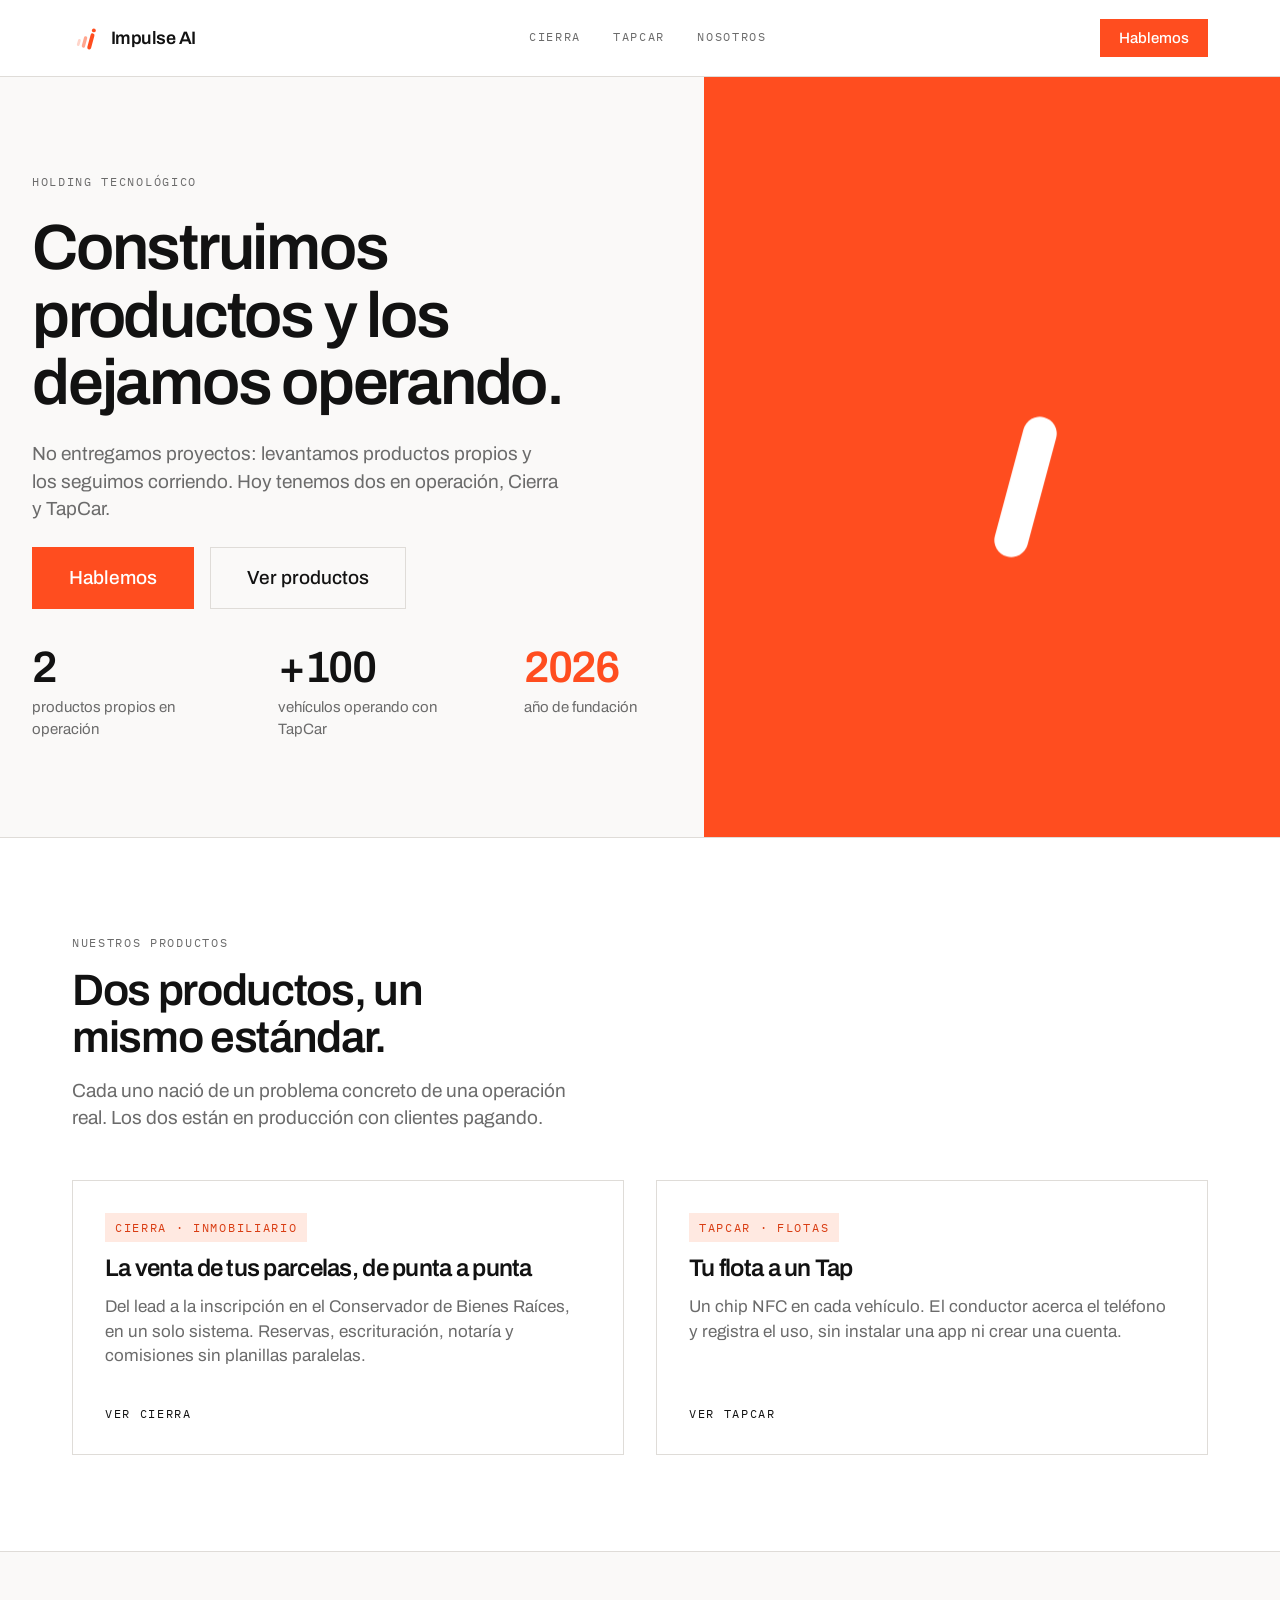
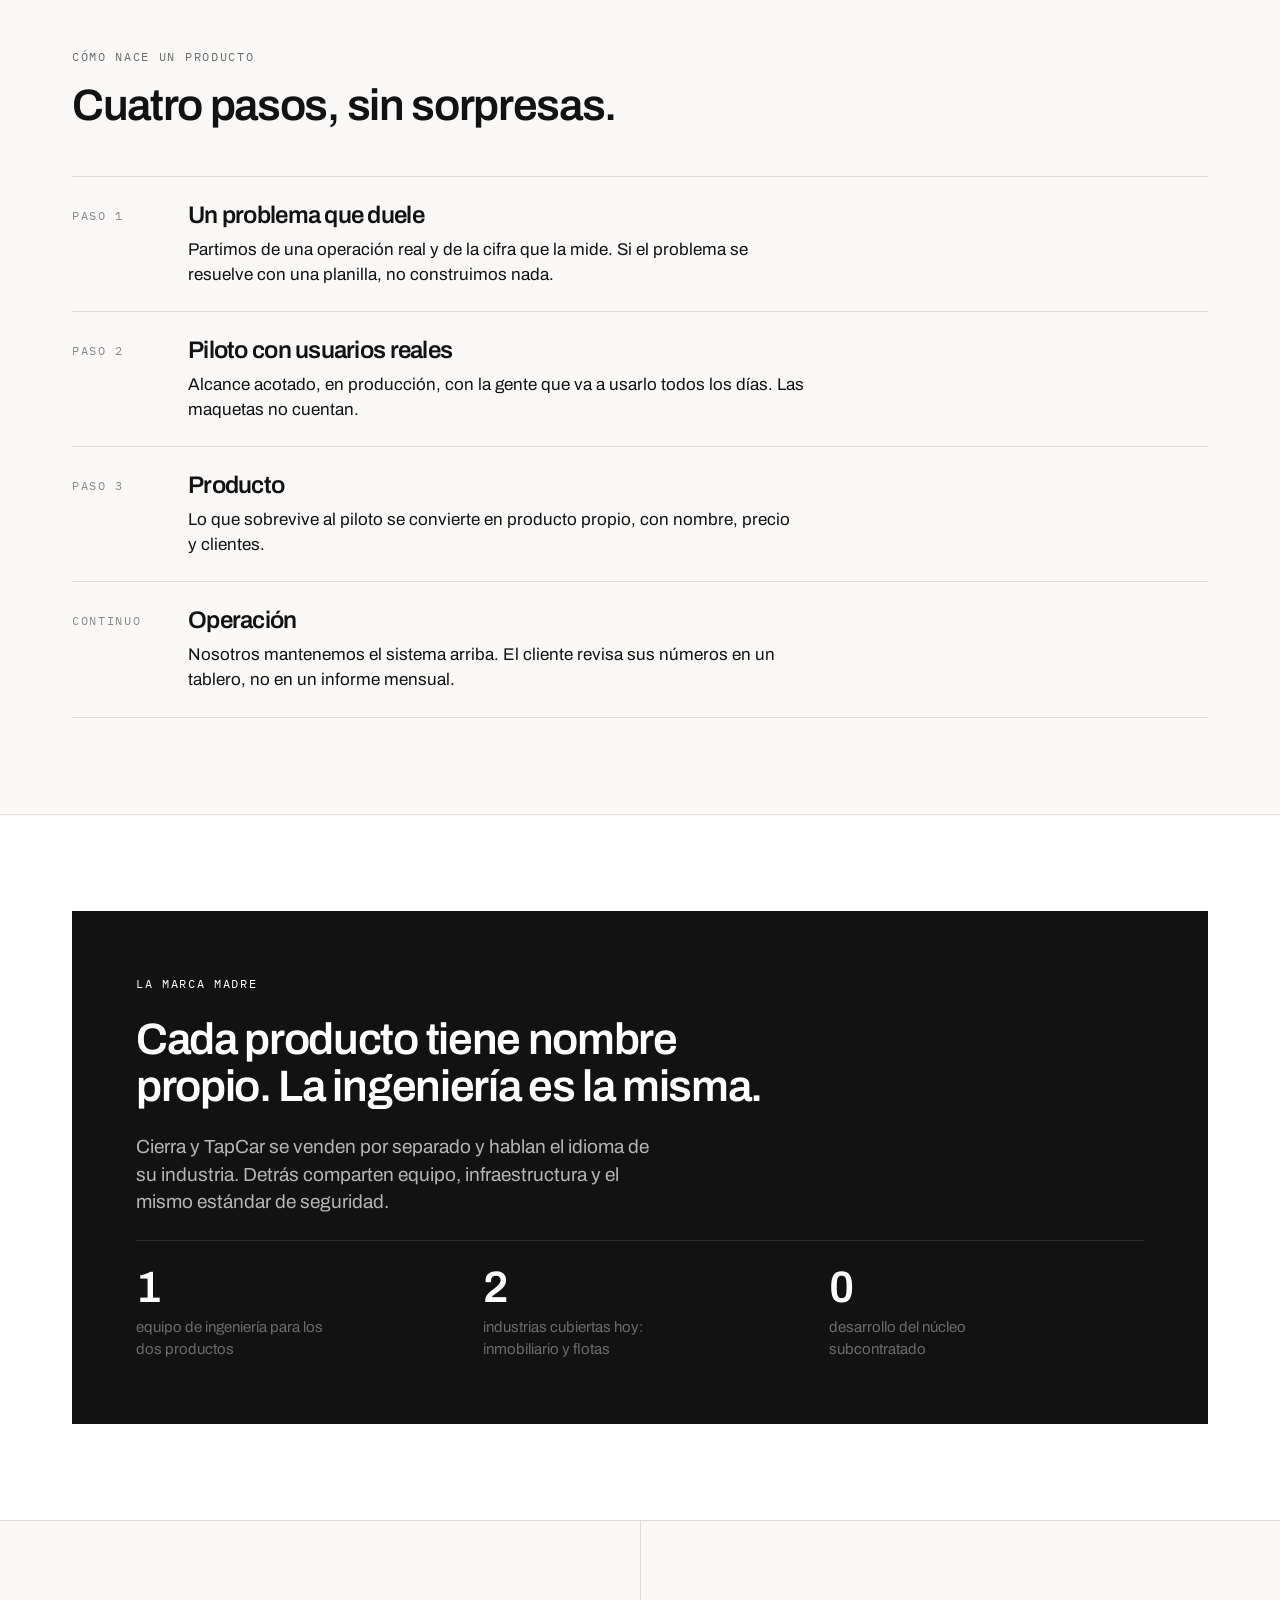
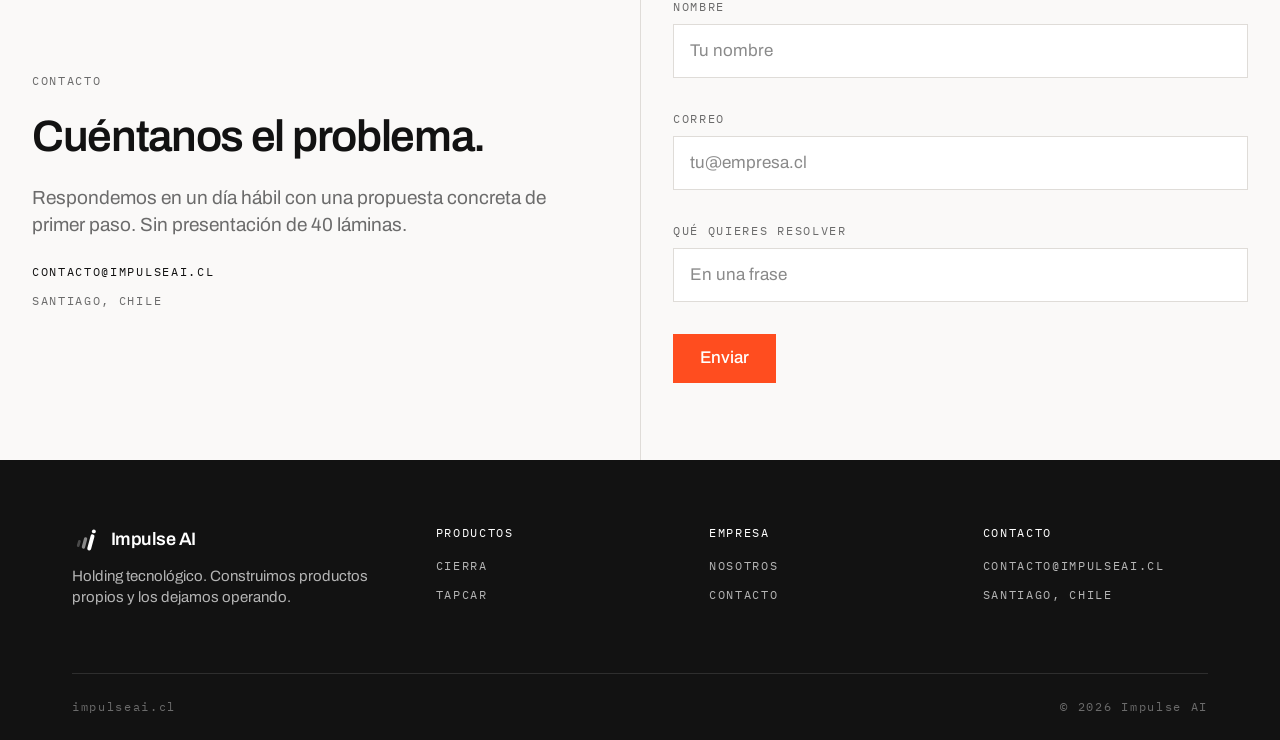
==== index.html @ 89cf0e96 "Sitio corporativo de Impulse AI Sitio estatico construido sobre el design system Impulse AI: tokens " ====
<!doctype html>
<html lang="es">
<head>
<meta charset="utf-8">
<meta name="viewport" content="width=device-width, initial-scale=1">
<title>Impulse AI — Construimos productos y los dejamos operando</title>
<meta name="description" content="Impulse AI es un holding tecnológico. Operamos dos productos propios: Cierra, que opera la venta de parcelas de punta a punta, y TapCar, que controla flotas con un chip NFC.">
<meta name="theme-color" content="#FAF9F8">
<link rel="icon" href="assets/img/favicon.svg" type="image/svg+xml">
<meta property="og:type" content="website">
<meta property="og:site_name" content="Impulse AI">
<meta property="og:title" content="Impulse AI — Construimos productos y los dejamos operando">
<meta property="og:description" content="Holding tecnológico. Dos productos propios en operación: Cierra y TapCar.">
<link rel="preconnect" href="https://fonts.googleapis.com">
<link rel="preconnect" href="https://fonts.gstatic.com" crossorigin>
<link href="https://fonts.googleapis.com/css2?family=Archivo:wght@400;500;600;700&family=IBM+Plex+Mono:wght@400;500&display=swap" rel="stylesheet">
<link rel="stylesheet" href="assets/css/tokens.css">
<link rel="stylesheet" href="assets/css/site.css">
</head>
<body>
<a class="skip-link" href="#main">Ir al contenido</a>

<header class="site-header">
  <div class="wrap site-header__inner">
    <a class="logo" href="index.html" aria-label="Impulse AI, ir al inicio">
      <svg class="mark" width="30" height="30" viewBox="0 0 100 100" aria-hidden="true" focusable="false">
        <g transform="translate(11.4, 10)" fill="none" stroke="#FF4D1F" stroke-linecap="round">
          <line x1="9.3" y1="62.2" x2="13.2" y2="47.7" stroke-width="9" opacity="0.24"></line>
          <line x1="26.7" y1="66.8" x2="33.9" y2="39.7" stroke-width="11" opacity="0.5"></line>
          <line x1="46" y1="72" x2="57" y2="31" stroke-width="13"></line>
          <circle cx="61.4" cy="14.6" r="6.5" fill="#FF4D1F" stroke="none"></circle>
        </g>
      </svg>
      <span class="logo__word">Impulse AI</span>
    </a>

    <button class="nav-toggle" type="button" data-nav-toggle aria-expanded="false" aria-controls="nav-panel">Menú</button>

    <div class="nav-panel" id="nav-panel" data-nav-panel>
      <nav class="nav" aria-label="Navegación principal">
        <a class="nav__link" href="cierra.html">Cierra</a>
        <a class="nav__link" href="tapcar.html">TapCar</a>
        <a class="nav__link" href="nosotros.html">Nosotros</a>
      </nav>
      <a class="btn btn--primary btn--sm nav-cta-mobile" href="contacto.html">Hablemos</a>
    </div>

    <a class="btn btn--primary btn--sm" href="contacto.html">Hablemos</a>
  </div>
</header>

<main id="main">

  <!-- ================================================================ Hero -->
  <section class="hero">
    <div class="hero__copy">
      <span class="mono">Holding tecnológico</span>
      <h1 class="t-display hero__title">Construimos productos y los dejamos operando.</h1>
      <p class="t-lead">No entregamos proyectos: levantamos productos propios y los seguimos corriendo. Hoy tenemos dos en operación, Cierra y TapCar.</p>
      <div class="row">
        <a class="btn btn--primary btn--lg" href="contacto.html">Hablemos</a>
        <a class="btn btn--secondary btn--lg" href="#productos">Ver productos</a>
      </div>
      <div class="hero__stats">
        <div class="stat">
          <span class="stat__value">2</span>
          <span class="stat__label">productos propios en operación</span>
        </div>
        <div class="stat">
          <span class="stat__value">+100</span>
          <span class="stat__label">vehículos operando con TapCar</span>
        </div>
        <div class="stat">
          <span class="stat__value stat__value--accent">2026</span>
          <span class="stat__label">año de fundación</span>
        </div>
      </div>
    </div>
    <div class="hero__panel hero__panel--brand">
      <svg class="mark mark--loop" width="260" height="260" viewBox="0 0 100 100" role="img" aria-label="Símbolo de Impulse AI">
        <g transform="translate(11.4, 10)" fill="none" stroke="#FFFFFF" stroke-linecap="round">
          <line class="mark__trail-1" x1="9.3" y1="62.2" x2="13.2" y2="47.7" stroke-width="9" opacity="0.24"></line>
          <line class="mark__trail-2" x1="26.7" y1="66.8" x2="33.9" y2="39.7" stroke-width="11" opacity="0.5"></line>
          <line x1="46" y1="72" x2="57" y2="31" stroke-width="13"></line>
          <circle class="mark__dot" cx="61.4" cy="14.6" r="6.5" fill="#FFFFFF" stroke="none"></circle>
        </g>
      </svg>
    </div>
  </section>

  <!-- ============================================================ Productos -->
  <section class="section section--card" id="productos">
    <div class="wrap">
      <div class="section-head">
        <span class="mono">Nuestros productos</span>
        <h2 class="t-h1">Dos productos, un mismo estándar.</h2>
        <p class="t-lead">Cada uno nació de un problema concreto de una operación real. Los dos están en producción con clientes pagando.</p>
      </div>
      <div class="grid grid-2">
        <a class="card" href="cierra.html">
          <span class="badge">Cierra · Inmobiliario</span>
          <h3 class="t-h3">La venta de tus parcelas, de punta a punta</h3>
          <p class="card__text">Del lead a la inscripción en el Conservador de Bienes Raíces, en un solo sistema. Reservas, escrituración, notaría y comisiones sin planillas paralelas.</p>
          <span class="card__more">Ver Cierra</span>
        </a>
        <a class="card" href="tapcar.html">
          <span class="badge">TapCar · Flotas</span>
          <h3 class="t-h3">Tu flota a un Tap</h3>
          <p class="card__text">Un chip NFC en cada vehículo. El conductor acerca el teléfono y registra el uso, sin instalar una app ni crear una cuenta.</p>
          <span class="card__more">Ver TapCar</span>
        </a>
      </div>
    </div>
  </section>

  <!-- ======================================================= Cómo trabajamos -->
  <section class="section">
    <div class="wrap">
      <div class="section-head">
        <span class="mono">Cómo nace un producto</span>
        <h2 class="t-h1">Cuatro pasos, sin sorpresas.</h2>
      </div>
      <ul class="ruled-list">
        <li>
          <span class="ruled-list__key">Paso 1</span>
          <div class="ruled-list__body">
            <h3 class="t-h3">Un problema que duele</h3>
            <p class="t-body">Partimos de una operación real y de la cifra que la mide. Si el problema se resuelve con una planilla, no construimos nada.</p>
          </div>
        </li>
        <li>
          <span class="ruled-list__key">Paso 2</span>
          <div class="ruled-list__body">
            <h3 class="t-h3">Piloto con usuarios reales</h3>
            <p class="t-body">Alcance acotado, en producción, con la gente que va a usarlo todos los días. Las maquetas no cuentan.</p>
          </div>
        </li>
        <li>
          <span class="ruled-list__key">Paso 3</span>
          <div class="ruled-list__body">
            <h3 class="t-h3">Producto</h3>
            <p class="t-body">Lo que sobrevive al piloto se convierte en producto propio, con nombre, precio y clientes.</p>
          </div>
        </li>
        <li>
          <span class="ruled-list__key">Continuo</span>
          <div class="ruled-list__body">
            <h3 class="t-h3">Operación</h3>
            <p class="t-body">Nosotros mantenemos el sistema arriba. El cliente revisa sus números en un tablero, no en un informe mensual.</p>
          </div>
        </li>
      </ul>
    </div>
  </section>

  <!-- ============================================================ Respaldo -->
  <section class="section section--card">
    <div class="wrap">
      <div class="panel-ink">
        <span class="mono mono--inverse">La marca madre</span>
        <h2 class="t-h1">Cada producto tiene nombre propio. La ingeniería es la misma.</h2>
        <p class="t-lead">Cierra y TapCar se venden por separado y hablan el idioma de su industria. Detrás comparten equipo, infraestructura y el mismo estándar de seguridad.</p>
        <hr class="rule" style="border-color:#2E2E2E">
        <div class="grid grid-3">
          <div class="stat">
            <span class="stat__value" style="color:#FFFFFF">1</span>
            <span class="stat__label">equipo de ingeniería para los dos productos</span>
          </div>
          <div class="stat">
            <span class="stat__value" style="color:#FFFFFF">2</span>
            <span class="stat__label">industrias cubiertas hoy: inmobiliario y flotas</span>
          </div>
          <div class="stat">
            <span class="stat__value" style="color:#FFFFFF">0</span>
            <span class="stat__label">desarrollo del núcleo subcontratado</span>
          </div>
        </div>
      </div>
    </div>
  </section>

  <!-- ============================================================ Contacto -->
  <section class="split" id="contacto">
    <div class="split__side">
      <span class="mono">Contacto</span>
      <h2 class="t-h1">Cuéntanos el problema.</h2>
      <p class="t-lead">Respondemos en un día hábil con una propuesta concreta de primer paso. Sin presentación de 40 láminas.</p>
      <div class="stack stack-3">
        <a class="mono mono--primary" href="mailto:contacto@impulseai.cl">contacto@impulseai.cl</a>
        <span class="mono">Santiago, Chile</span>
      </div>
    </div>
    <div class="split__side">
      <form class="stack stack-5" data-contact-form novalidate>
        <div class="field">
          <label class="field__label" for="home-nombre">Nombre</label>
          <input class="field__control" id="home-nombre" name="nombre" type="text" placeholder="Tu nombre" autocomplete="name" required>
          <span class="field__error" data-error role="alert"></span>
        </div>
        <div class="field">
          <label class="field__label" for="home-correo">Correo</label>
          <input class="field__control" id="home-correo" name="correo" type="email" placeholder="tu@empresa.cl" autocomplete="email" required>
          <span class="field__error" data-error role="alert"></span>
        </div>
        <div class="field">
          <label class="field__label" for="home-problema">Qué quieres resolver</label>
          <input class="field__control" id="home-problema" name="problema" type="text" placeholder="En una frase" required>
          <span class="field__error" data-error role="alert"></span>
        </div>
        <div>
          <button class="btn btn--primary" type="submit">Enviar</button>
        </div>
        <p class="form-note" data-form-status tabindex="-1" hidden></p>
      </form>
    </div>
  </section>

</main>

<footer class="site-footer">
  <div class="wrap">
    <div class="site-footer__inner">
      <div class="site-footer__col">
        <a class="logo logo--inverse" href="index.html" aria-label="Impulse AI, ir al inicio">
          <svg class="mark" width="30" height="30" viewBox="0 0 100 100" aria-hidden="true" focusable="false">
            <g transform="translate(11.4, 10)" fill="none" stroke="#FFFFFF" stroke-linecap="round">
              <line x1="9.3" y1="62.2" x2="13.2" y2="47.7" stroke-width="9" opacity="0.24"></line>
              <line x1="26.7" y1="66.8" x2="33.9" y2="39.7" stroke-width="11" opacity="0.5"></line>
              <line x1="46" y1="72" x2="57" y2="31" stroke-width="13"></line>
              <circle cx="61.4" cy="14.6" r="6.5" fill="#FFFFFF" stroke="none"></circle>
            </g>
          </svg>
          <span class="logo__word">Impulse AI</span>
        </a>
        <p class="site-footer__blurb">Holding tecnológico. Construimos productos propios y los dejamos operando.</p>
      </div>
      <div class="site-footer__col">
        <span class="site-footer__title">Productos</span>
        <a class="site-footer__link" href="cierra.html">Cierra</a>
        <a class="site-footer__link" href="tapcar.html">TapCar</a>
      </div>
      <div class="site-footer__col">
        <span class="site-footer__title">Empresa</span>
        <a class="site-footer__link" href="nosotros.html">Nosotros</a>
        <a class="site-footer__link" href="contacto.html">Contacto</a>
      </div>
      <div class="site-footer__col">
        <span class="site-footer__title">Contacto</span>
        <a class="site-footer__link" href="mailto:contacto@impulseai.cl">contacto@impulseai.cl</a>
        <span class="site-footer__link">Santiago, Chile</span>
      </div>
    </div>
    <div class="site-footer__legal">
      <span>impulseai.cl</span>
      <span>&copy; 2026 Impulse AI</span>
    </div>
  </div>
</footer>

<script src="assets/js/site.js"></script>
</body>
</html>
---- assets/css/tokens.css ----
/* =========================================================================
   Impulse AI — Design tokens
   Derivados 1:1 del design system "Impulse AI Design System".
   Regla base: esquina recta, borde de 1px, sin sombras ni gradientes.
   ========================================================================= */

:root {
  /* --- Marca: un solo color ------------------------------------------- */
  --brand-500: #FF4D1F;
  --brand-600: #D93D13;   /* solo hover */
  --brand-100: #FFE9E1;   /* solo fondo suave */

  /* --- Tinta y grises -------------------------------------------------- */
  --ink-900: #121212;
  --ink-800: #1A1A1A;
  --ink-700: #2E2E2E;
  --gray-500: #6B6B6B;
  --gray-400: #8A8A8A;
  --gray-300: #A5A09B;

  /* --- Neutros cálidos ------------------------------------------------- */
  --neutral-300: #DFDCD8;
  --neutral-200: #E6E4E1;
  --neutral-50: #FAF9F8;
  --white: #FFFFFF;

  /* --- Semánticos ------------------------------------------------------ */
  --surface-page: var(--neutral-50);
  --surface-card: var(--white);
  --surface-sunken: var(--neutral-200);
  --surface-inverse: var(--ink-900);
  --surface-brand: var(--brand-500);

  --text-primary: var(--ink-900);
  --text-secondary: var(--gray-500);
  --text-muted: var(--gray-400);
  --text-inverse: var(--white);
  --text-accent: var(--brand-500);

  --border-subtle: var(--neutral-300);
  --border-strong: var(--ink-900);
  --border-accent: var(--brand-500);

  --action-primary-bg: var(--brand-500);
  --action-primary-bg-hover: var(--brand-600);
  --action-primary-text: var(--white);
  --action-secondary-border: var(--neutral-300);
  --action-secondary-text: var(--ink-900);

  --focus-ring: var(--brand-500);

  /* --- Tipografía ------------------------------------------------------ */
  --font-sans: "Archivo", "Helvetica Neue", Helvetica, Arial, sans-serif;
  --font-mono: "IBM Plex Mono", ui-monospace, "SF Mono", Menlo, monospace;

  --weight-regular: 400;
  --weight-medium: 500;
  --weight-semibold: 600;

  --text-display: 64px;
  --text-h1: 44px;
  --text-h2: 32px;
  --text-h3: 24px;
  --text-body-lg: 19px;
  --text-body: 17px;
  --text-small: 15px;
  --text-label: 12px;

  --leading-tight: 1.05;
  --leading-snug: 1.2;
  --leading-body: 1.45;

  --tracking-display: -0.035em;
  --tracking-heading: -0.03em;
  --tracking-normal: 0em;
  --tracking-label: 0.14em;

  /* --- Espaciado ------------------------------------------------------- */
  --space-1: 4px;
  --space-2: 8px;
  --space-3: 12px;
  --space-4: 16px;
  --space-5: 24px;
  --space-6: 32px;
  --space-7: 48px;
  --space-8: 64px;
  --space-9: 96px;
  --space-10: 130px;

  --gutter-web: var(--space-6);
  --content-max: 1200px;
  --measure-text: 62ch;

  /* --- Bordes ---------------------------------------------------------- */
  --radius-none: 0px;
  --radius-sm: 2px;
  --radius-pill: 999px;
  --radius-card: var(--radius-none);

  --border-width: 1px;
  --border-width-strong: 2px;
  --stroke-icon: 2px;
  --icon-grid: 24px;

  --shadow-none: none;

  /* --- Movimiento ------------------------------------------------------ */
  --duration-fast: 150ms;
  --duration-base: 250ms;
  --duration-launch: 900ms;
  --ease-launch: cubic-bezier(.2, .8, .2, 1);
  --ease-standard: cubic-bezier(.4, 0, .2, 1);
  --launch-angle: 15deg;
}

/* Superficies oscuras: se activan con data-theme="inverse" en el contenedor */
[data-theme="inverse"] {
  --surface-page: var(--ink-900);
  --surface-card: var(--ink-800);
  --text-primary: var(--white);
  --text-secondary: #B5B5B5;
  --border-subtle: var(--ink-700);
}

/* --- Animación de marca: la estela aparece y el punto sale 15° arriba --- */
@keyframes impulse-launch {
  0%   { transform: translate(-14px, 6px); opacity: 0; }
  22%  { transform: translate(0, 0); opacity: 1; }
  72%  { transform: translate(0, 0); opacity: 1; }
  100% { transform: translate(26px, -12px); opacity: 0; }
}

@keyframes impulse-trail {
  0%   { opacity: 0; }
  30%  { opacity: 0.5; }
  100% { opacity: 0; }
}

/* --- Variante en bucle -------------------------------------------------
   Mismo gesto, repetido: el punto entra, se asienta, acelera fuera de
   cuadro y el cuadro queda vacio un instante antes de volver a empezar.
   Nunca vuelve hacia atras: el retroceso leeria como lo contrario al
   impulso. El tramo de salida usa ease-in para que acelere al salir.
   ---------------------------------------------------------------------- */
@keyframes impulse-launch-loop {
  0%   { transform: translate(-14px, 6px); opacity: 0; }
  10%  { transform: translate(0, 0); opacity: 1; }
  50%  { transform: translate(0, 0); opacity: 1; animation-timing-function: cubic-bezier(.4, 0, 1, 1); }
  80%  { transform: translate(26px, -12px); opacity: 0; }
  100% { transform: translate(26px, -12px); opacity: 0; }
}

@keyframes impulse-trail-loop {
  0%   { opacity: 0; }
  15%  { opacity: var(--trail-opacity, 0.5); }
  55%  { opacity: var(--trail-opacity, 0.5); }
  78%  { opacity: 0; }
  100% { opacity: 0; }
}
---- assets/css/site.css ----
/* =========================================================================
   Impulse AI — Hoja de estilos del sitio
   Depende de tokens.css. Nada de sombras, gradientes, blur ni esquinas
   redondeadas: la jerarquia se construye con superficie, borde y peso.
   ========================================================================= */

/* ---------------------------------------------------------------- Reset */
*,
*::before,
*::after { box-sizing: border-box; }

html { -webkit-text-size-adjust: 100%; scroll-behavior: smooth; }

body {
  margin: 0;
  background: var(--surface-page);
  color: var(--text-primary);
  font-family: var(--font-sans);
  font-size: var(--text-body);
  font-weight: var(--weight-regular);
  line-height: var(--leading-body);
  -webkit-font-smoothing: antialiased;
  text-rendering: optimizeLegibility;
}

img, svg { display: block; max-width: 100%; }

h1, h2, h3, h4, p, figure, blockquote, ul, ol, dl, dd { margin: 0; }
ul, ol { padding: 0; list-style: none; }

a { color: inherit; text-decoration: none; }

button, input, textarea, select { font: inherit; color: inherit; }

/* Foco: anillo naranja de 2px. Nunca se elimina sin reemplazo. */
:where(a, button, input, textarea, select, summary, [tabindex]):focus-visible {
  outline: var(--border-width-strong) solid var(--focus-ring);
  outline-offset: 2px;
}

::selection { background: var(--brand-500); color: var(--white); }

.skip-link {
  position: absolute;
  left: -9999px;
  top: 0;
  z-index: 100;
  background: var(--ink-900);
  color: var(--white);
  padding: var(--space-3) var(--space-5);
  font-family: var(--font-mono);
  font-size: var(--text-label);
  letter-spacing: var(--tracking-label);
  text-transform: uppercase;
}
.skip-link:focus { left: 0; }

.visually-hidden {
  position: absolute;
  width: 1px; height: 1px;
  margin: -1px; padding: 0;
  overflow: hidden;
  clip-path: inset(50%);
  white-space: nowrap;
}

/* ------------------------------------------------------------ Tipografia */
.t-display,
.t-h1,
.t-h2,
.t-h3 {
  font-weight: var(--weight-semibold);
  text-wrap: balance;
}

.t-display {
  font-size: clamp(40px, 6.4vw, var(--text-display));
  line-height: var(--leading-tight);
  letter-spacing: var(--tracking-display);
}

.t-h1 {
  font-size: clamp(32px, 4.6vw, var(--text-h1));
  line-height: 1.06;
  letter-spacing: var(--tracking-heading);
}

.t-h2 {
  font-size: clamp(26px, 3.4vw, var(--text-h2));
  line-height: var(--leading-snug);
  letter-spacing: var(--tracking-heading);
}

.t-h3 {
  font-size: var(--text-h3);
  line-height: var(--leading-snug);
  letter-spacing: var(--tracking-heading);
}

.t-lead {
  font-size: var(--text-body-lg);
  line-height: var(--leading-body);
  color: var(--text-secondary);
  max-width: 48ch;
  text-wrap: pretty;
}

.t-body { max-width: var(--measure-text); text-wrap: pretty; }

.t-small { font-size: var(--text-small); color: var(--text-secondary); }

.mono {
  font-family: var(--font-mono);
  font-size: var(--text-label);
  font-weight: var(--weight-regular);
  letter-spacing: var(--tracking-label);
  text-transform: uppercase;
  color: var(--text-secondary);
}
.mono--primary { color: var(--text-primary); }
.mono--accent  { color: var(--text-accent); }
.mono--inverse { color: var(--text-inverse); }

.accent { color: var(--text-accent); }

/* ---------------------------------------------------------------- Layout */
.wrap {
  width: 100%;
  max-width: var(--content-max);
  margin-inline: auto;
  padding-inline: var(--gutter-web);
}

.section {
  padding-block: clamp(56px, 8vw, var(--space-9));
  border-bottom: var(--border-width) solid var(--border-subtle);
}
.section--tight { padding-block: clamp(40px, 5vw, var(--space-8)); }
.section--card { background: var(--surface-card); }
.section--sunken { background: var(--surface-sunken); }

.stack { display: flex; flex-direction: column; }
.stack-2 { gap: var(--space-2); }
.stack-3 { gap: var(--space-3); }
.stack-4 { gap: var(--space-4); }
.stack-5 { gap: var(--space-5); }
.stack-6 { gap: var(--space-6); }
.stack-7 { gap: var(--space-7); }
.stack-8 { gap: var(--space-8); }

.row { display: flex; flex-wrap: wrap; align-items: center; gap: var(--space-4); }

.section-head {
  display: flex;
  flex-direction: column;
  gap: var(--space-4);
  margin-bottom: var(--space-7);
  max-width: 56ch;
}

.grid { display: grid; gap: var(--space-6); }
.grid-2 { grid-template-columns: repeat(2, minmax(0, 1fr)); }
.grid-3 { grid-template-columns: repeat(3, minmax(0, 1fr)); }
.grid-4 { grid-template-columns: repeat(4, minmax(0, 1fr)); }

.rule { border: 0; border-top: var(--border-width) solid var(--border-subtle); margin: 0; }

/* ---------------------------------------------------------------- Header */
.site-header {
  position: sticky;
  top: 0;
  z-index: 20;
  background: var(--surface-card);
  border-bottom: var(--border-width) solid var(--border-subtle);
}

.site-header__inner {
  position: relative;
  display: flex;
  align-items: center;
  justify-content: space-between;
  gap: var(--space-6);
  min-height: 76px;
  padding-block: var(--space-3);
}

.logo {
  display: inline-flex;
  align-items: center;
  gap: 9px;
  flex: none;
}
.logo__word {
  font-size: 18px;
  font-weight: var(--weight-semibold);
  letter-spacing: var(--tracking-heading);
  line-height: 1;
  color: var(--text-primary);
}
.logo--inverse .logo__word { color: var(--white); }

.nav {
  display: flex;
  align-items: center;
  gap: var(--space-6);
}
.nav__link {
  font-family: var(--font-mono);
  font-size: var(--text-label);
  letter-spacing: var(--tracking-label);
  text-transform: uppercase;
  color: var(--text-secondary);
  padding-block: var(--space-2);
  border-bottom: var(--border-width-strong) solid transparent;
  transition: color var(--duration-fast) var(--ease-standard);
}
.nav__link:hover { color: var(--text-primary); }
.nav__link[aria-current="page"] {
  color: var(--text-primary);
  border-bottom-color: var(--brand-500);
}

.nav-toggle {
  display: none;
  align-items: center;
  gap: var(--space-2);
  background: transparent;
  border: var(--border-width) solid var(--border-subtle);
  border-radius: var(--radius-none);
  padding: 10px 14px;
  cursor: pointer;
  font-family: var(--font-mono);
  font-size: var(--text-label);
  letter-spacing: var(--tracking-label);
  text-transform: uppercase;
}

.nav-panel { display: contents; }

/* El CTA duplicado solo existe dentro del panel movil */
.nav-panel .nav-cta-mobile { display: none; }

/* ---------------------------------------------------------------- Botones */
.btn {
  display: inline-flex;
  align-items: center;
  justify-content: center;
  gap: var(--space-2);
  font-family: var(--font-sans);
  font-weight: var(--weight-medium);
  line-height: 1.1;
  padding: 14px 26px;
  font-size: var(--text-body);
  border: var(--border-width) solid transparent;
  border-radius: var(--radius-none);
  cursor: pointer;
  text-align: center;
  transition:
    background var(--duration-fast) var(--ease-standard),
    color var(--duration-fast) var(--ease-standard),
    border-color var(--duration-fast) var(--ease-standard);
}
.btn--sm { padding: 10px 18px; font-size: var(--text-small); }
.btn--lg { padding: 20px 36px; font-size: var(--text-body-lg); }

.btn--primary {
  background: var(--action-primary-bg);
  color: var(--action-primary-text);
}
.btn--primary:hover { background: var(--action-primary-bg-hover); }

.btn--secondary {
  background: transparent;
  color: var(--action-secondary-text);
  border-color: var(--action-secondary-border);
}
.btn--secondary:hover { background: var(--surface-sunken); }

.btn--ghost { background: transparent; color: var(--text-primary); }
.btn--ghost:hover { color: var(--brand-500); }

.btn--inverse { background: var(--white); color: var(--ink-900); }
.btn--inverse:hover { background: var(--neutral-200); }

.btn[disabled] { opacity: 0.4; cursor: not-allowed; }

/* ---------------------------------------------------------------- Marca */
.mark { display: block; overflow: visible; flex: none; }

/* Reproduccion unica: el gesto corre una vez al cargar */
.mark--animated .mark__trail-1 { animation: impulse-trail var(--duration-launch) var(--ease-launch) 100ms 1 both; }
.mark--animated .mark__trail-2 { animation: impulse-trail var(--duration-launch) var(--ease-launch) 200ms 1 both; }
.mark--animated .mark__dot     { animation: impulse-launch 2.6s var(--ease-launch) 0ms 1 both; }

/* Bucle: mismo gesto siempre hacia adelante, con una pausa entre ciclos */
.mark--loop .mark__trail-1 {
  --trail-opacity: 0.24;
  animation: impulse-trail-loop 3s var(--ease-launch) 0ms infinite both;
}
.mark--loop .mark__trail-2 {
  --trail-opacity: 0.5;
  animation: impulse-trail-loop 3s var(--ease-launch) 90ms infinite both;
}
.mark--loop .mark__dot {
  animation: impulse-launch-loop 3s var(--ease-launch) 0ms infinite both;
}

/* ---------------------------------------------------------------- Hero */
.hero {
  display: grid;
  grid-template-columns: 1.1fr 0.9fr;
  border-bottom: var(--border-width) solid var(--border-subtle);
}

.hero__copy {
  display: flex;
  flex-direction: column;
  gap: var(--space-5);
  justify-content: center;
  padding: clamp(56px, 8vw, var(--space-9)) var(--space-6);
  max-width: calc(var(--content-max) * 0.58 + var(--gutter-web));
  margin-left: auto;
  width: 100%;
}

.hero__title { max-width: 15ch; }

.hero__panel {
  display: grid;
  place-items: center;
  min-height: 460px;
  padding: var(--space-6);
}
.hero__panel--brand { background: var(--surface-brand); }
.hero__panel--ink { background: var(--surface-inverse); }

.hero__stats {
  display: flex;
  flex-wrap: wrap;
  gap: var(--space-7);
  margin-top: var(--space-3);
}

/* ---------------------------------------------------------------- Stat */
.stat { display: flex; flex-direction: column; gap: var(--space-2); }
.stat__value {
  font-size: clamp(32px, 4vw, var(--text-h1));
  font-weight: var(--weight-semibold);
  letter-spacing: var(--tracking-heading);
  line-height: 1;
  color: var(--text-primary);
}
.stat__value--accent { color: var(--text-accent); }
.stat__label {
  font-size: var(--text-small);
  color: var(--text-secondary);
  line-height: var(--leading-body);
  max-width: 22ch;
}

/* ---------------------------------------------------------------- Card */
.card {
  display: flex;
  flex-direction: column;
  gap: var(--space-3);
  padding: var(--space-6);
  background: var(--surface-card);
  border: var(--border-width) solid var(--border-subtle);
  border-radius: var(--radius-card);
  box-shadow: var(--shadow-none);
}
.card--sunken { background: var(--surface-sunken); border-color: transparent; }
.card--inverse { background: var(--surface-inverse); border-color: transparent; color: var(--text-inverse); }
.card--brand { background: var(--surface-brand); border-color: transparent; color: var(--text-inverse); }
.card--inverse .stat__label,
.card--inverse .card__text { color: #B5B5B5; }
.card--brand .stat__label,
.card--brand .card__text { color: #FFE9E1; }

.card__text { color: var(--text-secondary); font-size: var(--text-body); }

/* Card enlazada: sin sombra, el borde pasa a tinta */
a.card { transition: border-color var(--duration-fast) var(--ease-standard); }
a.card:hover { border-color: var(--border-strong); }
a.card:hover .card__more { color: var(--brand-500); }
.card__more {
  margin-top: auto;
  padding-top: var(--space-5);
  font-family: var(--font-mono);
  font-size: var(--text-label);
  letter-spacing: var(--tracking-label);
  text-transform: uppercase;
  color: var(--text-primary);
  transition: color var(--duration-fast) var(--ease-standard);
}

/* ---------------------------------------------------------------- Badge */
.badge {
  display: inline-flex;
  align-items: center;
  align-self: flex-start;
  font-family: var(--font-mono);
  font-size: var(--text-label);
  letter-spacing: var(--tracking-label);
  text-transform: uppercase;
  padding: 6px 10px;
  border-radius: var(--radius-none);
  background: var(--brand-100);
  color: var(--brand-600);
}
.badge--neutral { background: var(--surface-sunken); color: var(--text-secondary); }
.badge--solid { background: var(--brand-500); color: var(--white); }
.badge--inverse { background: var(--ink-700); color: var(--white); }

/* ------------------------------------------------------- Listas y pasos */
.ruled-list > li {
  display: grid;
  grid-template-columns: 92px minmax(0, 1fr);
  gap: var(--space-5);
  padding-block: var(--space-5);
  border-top: var(--border-width) solid var(--border-subtle);
  align-items: start;
}
.ruled-list > li:last-child { border-bottom: var(--border-width) solid var(--border-subtle); }
.ruled-list__key {
  font-family: var(--font-mono);
  font-size: var(--text-label);
  letter-spacing: var(--tracking-label);
  text-transform: uppercase;
  color: var(--text-muted);
  padding-top: 6px;
}
.ruled-list__body { display: flex; flex-direction: column; gap: var(--space-2); }

.check-list > li {
  display: grid;
  grid-template-columns: 18px minmax(0, 1fr);
  gap: var(--space-4);
  padding-block: var(--space-3);
  align-items: start;
}
.check-list__tick {
  width: 10px; height: 10px;
  margin-top: 8px;
  background: var(--brand-500);
}

/* ---------------------------------------------------------------- Split */
.split {
  display: grid;
  grid-template-columns: 1fr 1fr;
}
.split__side {
  padding: clamp(48px, 6vw, var(--space-9)) var(--space-6);
  display: flex;
  flex-direction: column;
  gap: var(--space-5);
  justify-content: center;
}
.split__side + .split__side { border-left: var(--border-width) solid var(--border-subtle); }

/* ------------------------------------------------------------ Formulario */
.field { display: flex; flex-direction: column; gap: var(--space-2); }
.field__label {
  font-family: var(--font-mono);
  font-size: var(--text-label);
  letter-spacing: var(--tracking-label);
  text-transform: uppercase;
  color: var(--text-secondary);
}
.field__control {
  width: 100%;
  font-size: var(--text-body);
  color: var(--text-primary);
  background: var(--surface-card);
  padding: 14px 16px;
  border: var(--border-width) solid var(--border-subtle);
  border-radius: var(--radius-none);
  transition: border-color var(--duration-fast) var(--ease-standard);
}
.field__control:hover { border-color: var(--gray-300); }
.field__control:focus { border-color: var(--border-strong); }
.field__control::placeholder { color: var(--text-muted); }
textarea.field__control { min-height: 132px; resize: vertical; }

select.field__control {
  appearance: none;
  background-image:
    linear-gradient(45deg, transparent 50%, var(--ink-900) 50%),
    linear-gradient(135deg, var(--ink-900) 50%, transparent 50%);
  background-position: right 20px center, right 15px center;
  background-size: 6px 6px, 6px 6px;
  background-repeat: no-repeat;
  padding-right: 44px;
}

.field__hint { font-size: var(--text-small); color: var(--text-secondary); }
.field--error .field__control { border-color: var(--brand-500); }
.field__error { font-size: var(--text-small); color: var(--brand-500); }

.form-note {
  border: var(--border-width) solid var(--border-subtle);
  border-left: var(--border-width-strong) solid var(--brand-500);
  padding: var(--space-4) var(--space-5);
  background: var(--surface-card);
}

/* ---------------------------------------------------------------- Footer */
.site-footer {
  background: var(--surface-inverse);
  color: var(--text-inverse);
}
.site-footer__inner {
  display: grid;
  grid-template-columns: 1.4fr 1fr 1fr 1fr;
  gap: var(--space-7);
  padding-block: var(--space-8);
}
.site-footer__col { display: flex; flex-direction: column; gap: var(--space-3); }
.site-footer__title {
  font-family: var(--font-mono);
  font-size: var(--text-label);
  letter-spacing: var(--tracking-label);
  text-transform: uppercase;
  color: var(--white);
  margin-bottom: var(--space-1);
}
.site-footer__link {
  font-family: var(--font-mono);
  font-size: var(--text-label);
  letter-spacing: var(--tracking-label);
  text-transform: uppercase;
  color: #B5B5B5;
  transition: color var(--duration-fast) var(--ease-standard);
}
.site-footer__link:hover { color: var(--brand-500); }
.site-footer__blurb { color: #B5B5B5; font-size: var(--text-small); max-width: 34ch; }
.site-footer__legal {
  display: flex;
  flex-wrap: wrap;
  align-items: center;
  justify-content: space-between;
  gap: var(--space-4);
  padding-block: var(--space-5);
  border-top: var(--border-width) solid var(--ink-700);
  font-family: var(--font-mono);
  font-size: var(--text-label);
  letter-spacing: var(--tracking-label);
  color: var(--gray-500);
}

/* --------------------------------------------------------------- Bloques */
.panel-ink {
  background: var(--surface-inverse);
  color: var(--text-inverse);
  padding: clamp(48px, 6vw, var(--space-8));
  display: flex;
  flex-direction: column;
  gap: var(--space-5);
}
.panel-ink .t-lead { color: #B5B5B5; }

.cta {
  display: flex;
  flex-wrap: wrap;
  align-items: center;
  justify-content: space-between;
  gap: var(--space-6);
}

/* --------------------------------------------------------- Captura de UI
   Panel del hero de producto: la captura real de la interfaz, apoyada
   sobre tinta. Borde de 1px, esquina recta, sin sombra.
   ---------------------------------------------------------------------- */
.hero__panel--stage {
  background: var(--surface-inverse);
  padding: clamp(24px, 4vw, var(--space-7));
  align-content: center;
}

.shot {
  display: block;
  width: 100%;
  max-width: 560px;
  height: auto;
  border: var(--border-width) solid var(--ink-700);
  border-radius: var(--radius-none);
  box-shadow: var(--shadow-none);
  background: var(--white);
}

/* ------------------------------------------------------------ Responsive */
@media (max-width: 1024px) {
  .hero { grid-template-columns: 1fr; }
  .hero__copy { max-width: var(--content-max); margin-inline: auto; }
  .hero__panel { min-height: 320px; }
  .grid-4 { grid-template-columns: repeat(2, minmax(0, 1fr)); }
  .site-footer__inner { grid-template-columns: 1fr 1fr; }
}

@media (max-width: 860px) {
  .grid-3 { grid-template-columns: 1fr; }
  .split { grid-template-columns: 1fr; }
  .split__side + .split__side {
    border-left: 0;
    border-top: var(--border-width) solid var(--border-subtle);
  }

  .nav-toggle { display: inline-flex; }
  .nav-panel {
    display: none;
    position: absolute;
    left: 0;
    right: 0;
    top: 100%;
    background: var(--surface-card);
    border-top: var(--border-width) solid var(--border-subtle);
    border-bottom: var(--border-width) solid var(--border-subtle);
    padding: 0 var(--gutter-web) var(--space-6);
  }
  .nav-panel[data-open="true"] { display: block; }
  .nav {
    flex-direction: column;
    align-items: stretch;
    gap: 0;
  }
  .nav__link {
    padding-block: var(--space-4);
    border-bottom: var(--border-width) solid var(--border-subtle);
  }
  .nav-panel .nav-cta-mobile { display: inline-flex; width: 100%; margin-top: var(--space-5); }
  .site-header__inner > .btn { display: none; }
}

@media (max-width: 620px) {
  :root { --gutter-web: var(--space-5); }
  .grid-2, .grid-4 { grid-template-columns: 1fr; }
  .site-footer__inner { grid-template-columns: 1fr; gap: var(--space-6); }
  .hero__stats { gap: var(--space-5) var(--space-6); }
  .ruled-list > li { grid-template-columns: 1fr; gap: var(--space-2); }
  .cta { flex-direction: column; align-items: flex-start; }
  .cta .btn { width: 100%; }
}

/* --------------------------------------------------- Movimiento reducido */
@media (prefers-reduced-motion: reduce) {
  html { scroll-behavior: auto; }
  *, *::before, *::after {
    animation-duration: 0.01ms !important;
    animation-iteration-count: 1 !important;
    transition-duration: 0.01ms !important;
  }
}

@media print {
  .site-header, .nav-toggle, .btn { display: none !important; }
  body { background: #fff; }
}
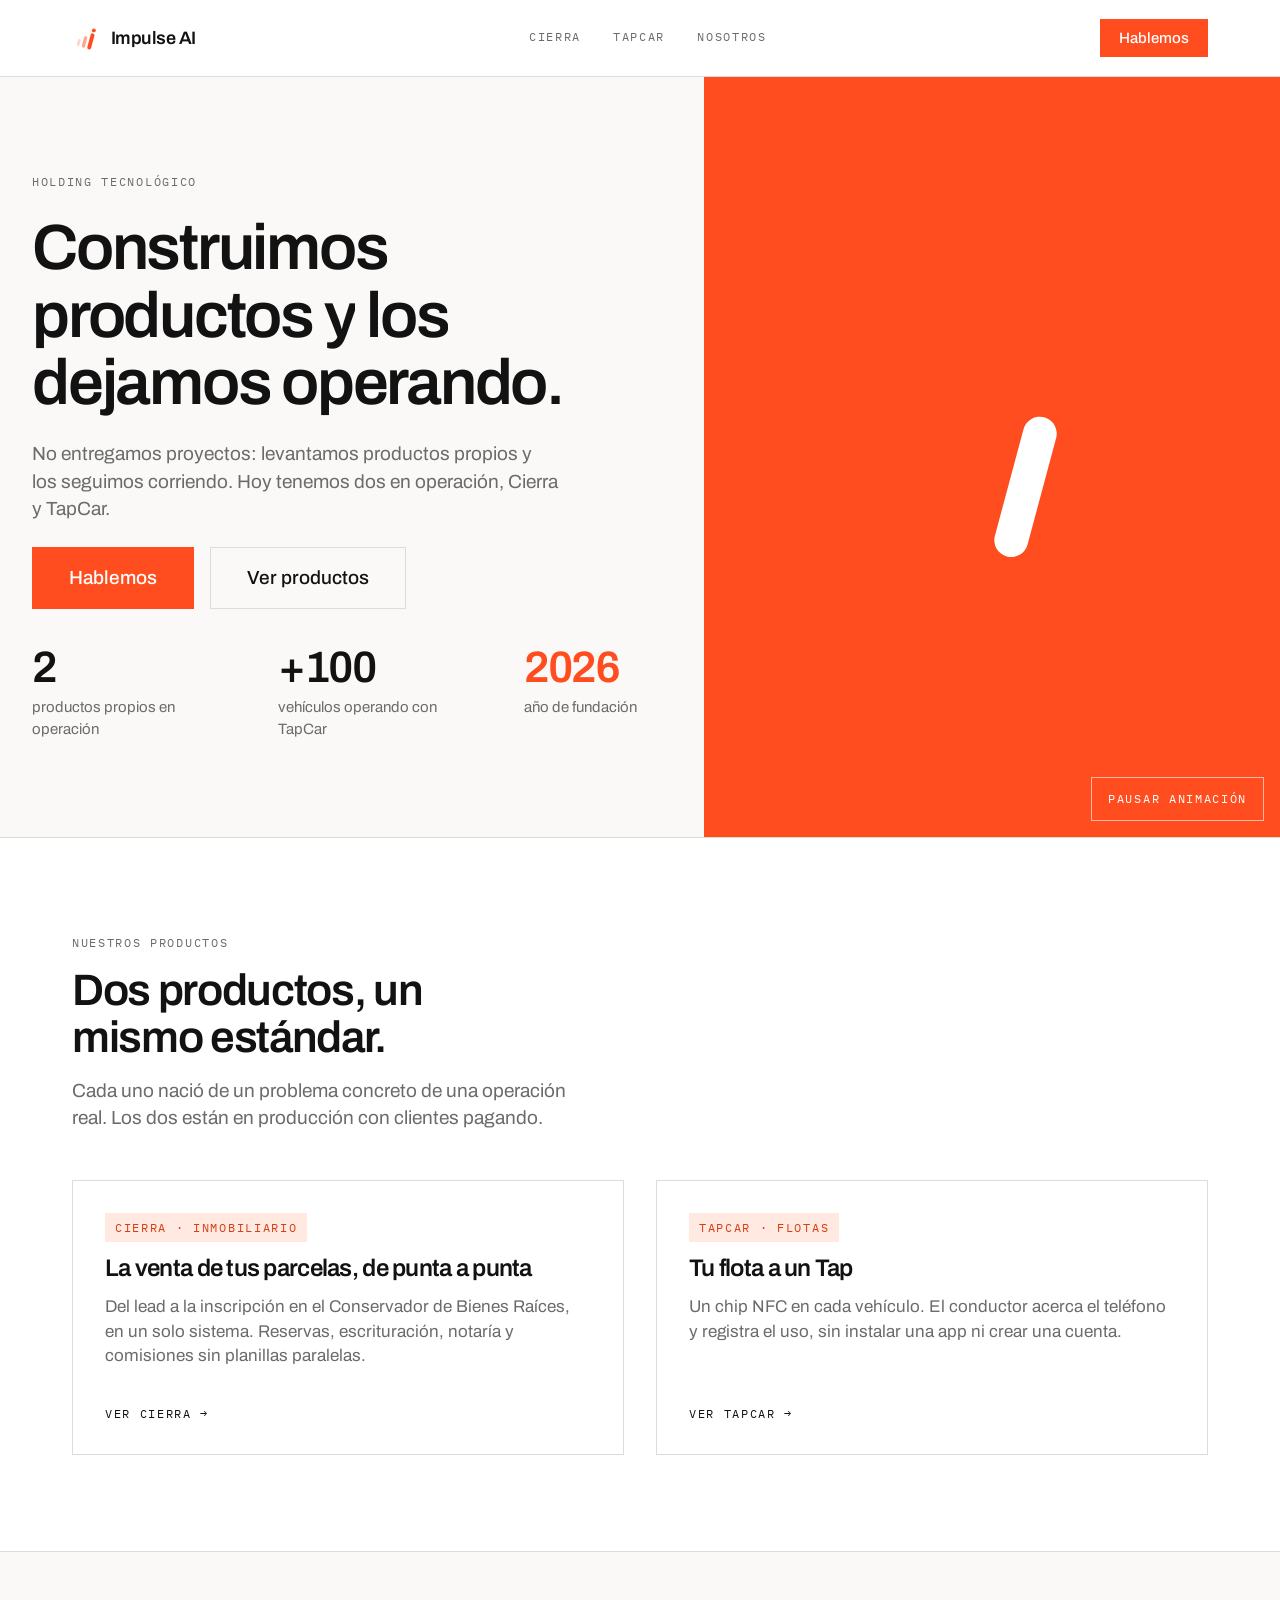
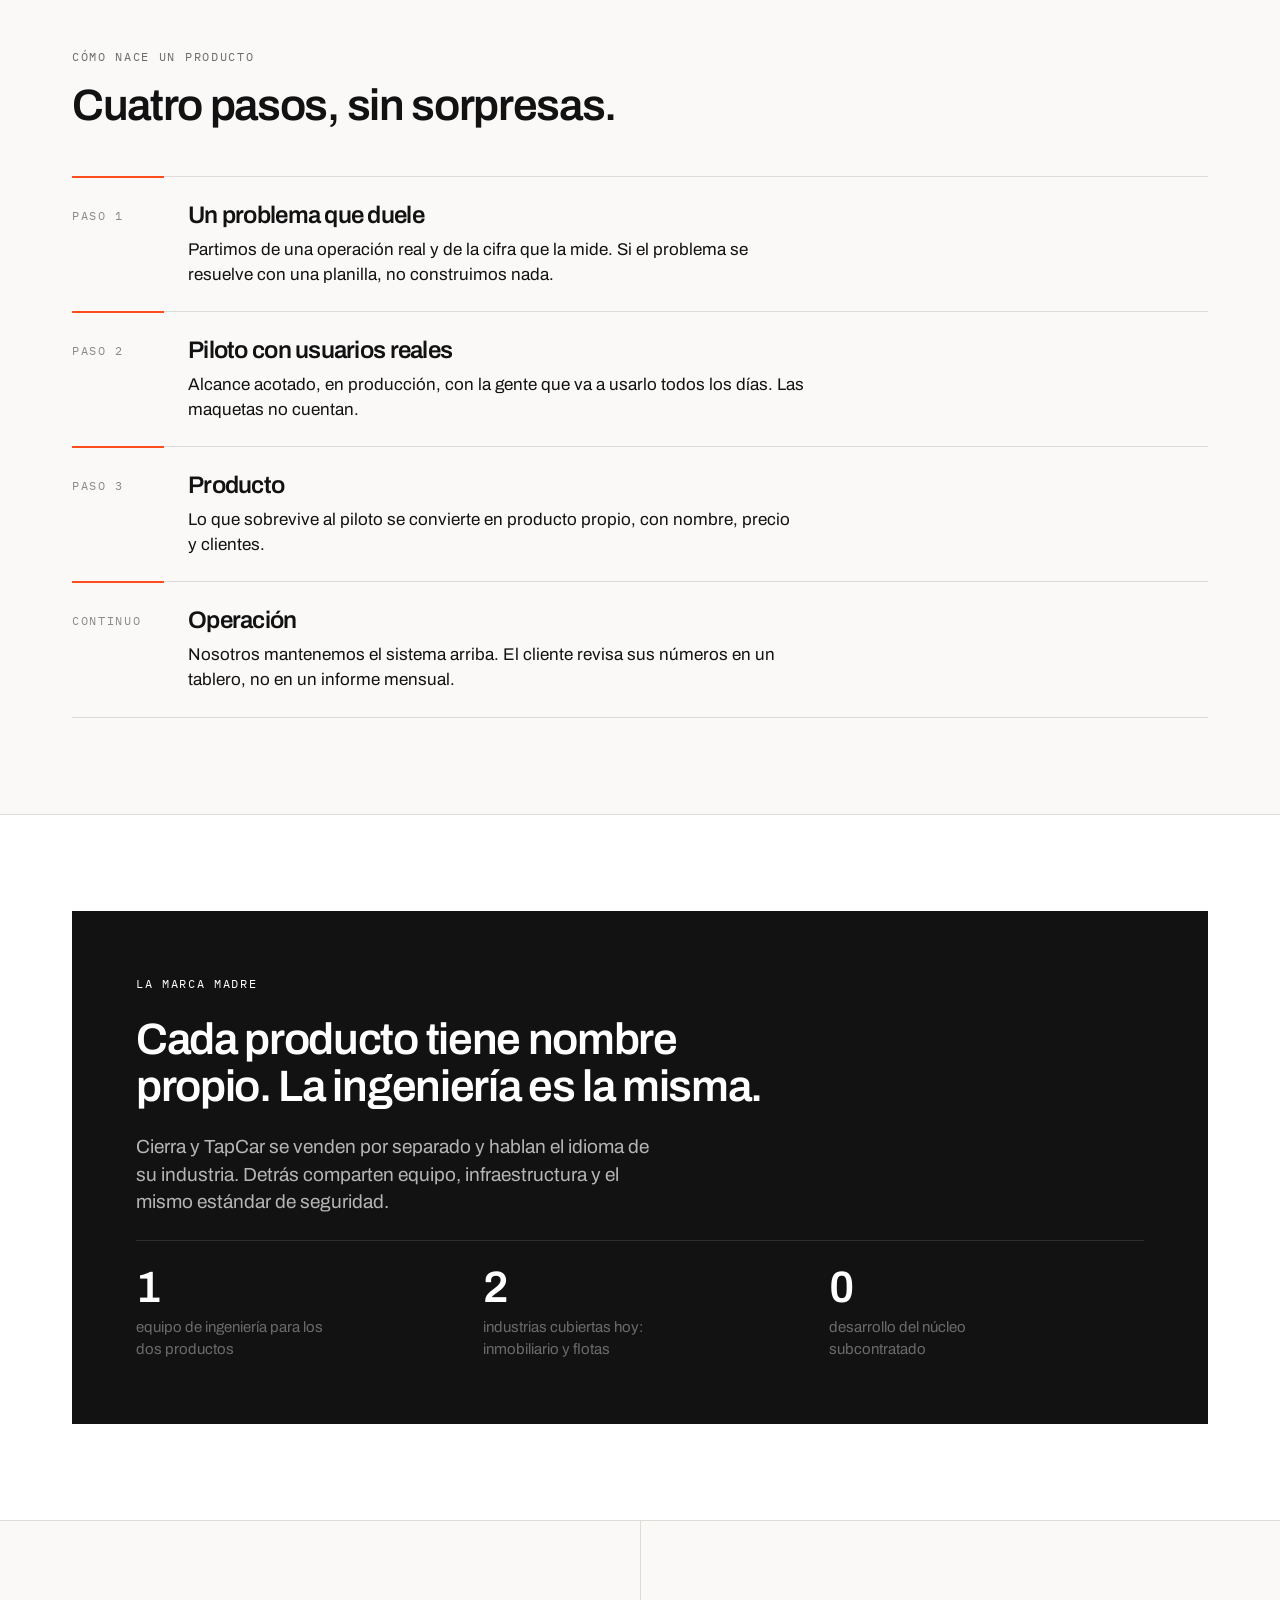
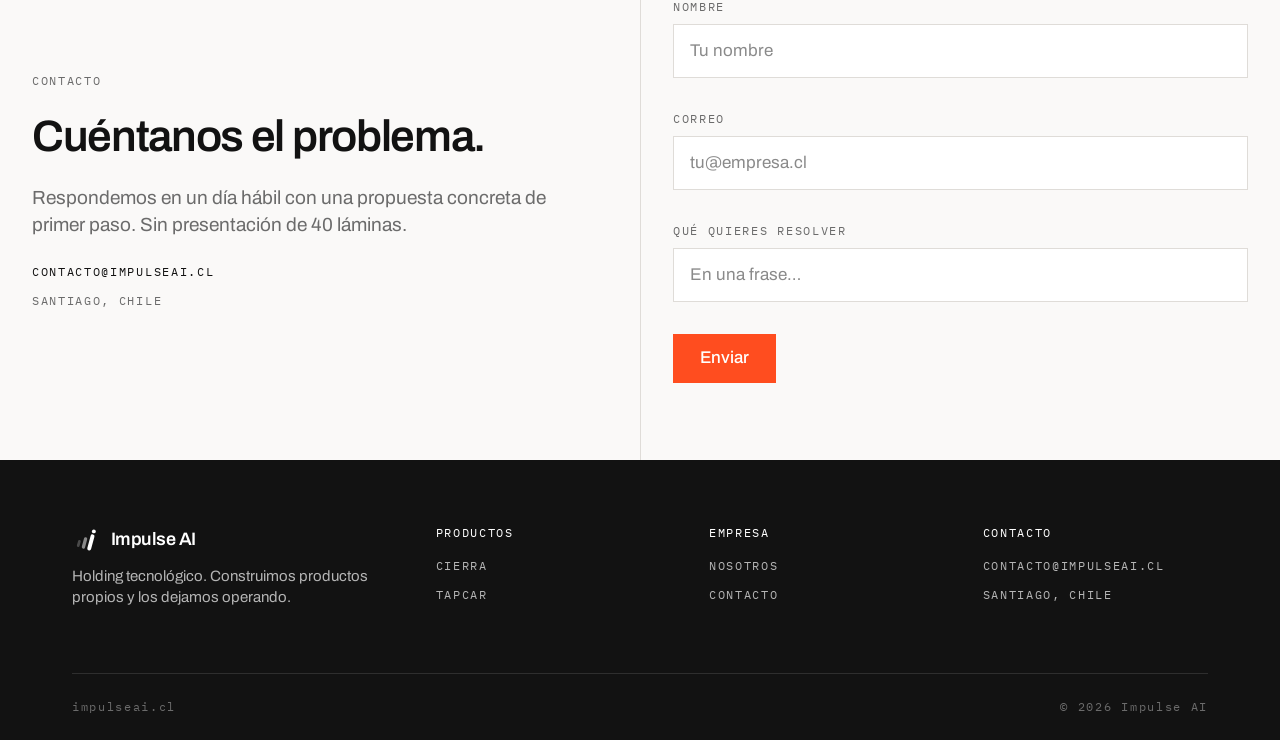
==== commit 9be8801d: "Agrega motion graphics y ajustes de UI/UX al sitio - Titulares palabra por palabra, entrada escalona" ====
--- a/index.html
+++ b/index.html
@@ -6,7 +6,8 @@
 <title>Impulse AI — Construimos productos y los dejamos operando</title>
 <meta name="description" content="Impulse AI es un holding tecnológico. Operamos dos productos propios: Cierra, que opera la venta de parcelas de punta a punta, y TapCar, que controla flotas con un chip NFC.">
 <meta name="theme-color" content="#FAF9F8">
-<link rel="icon" href="assets/img/favicon.svg" type="image/svg+xml">
+<meta name="color-scheme" content="light">
+<link rel="icon" href="/assets/img/favicon.svg" type="image/svg+xml">
 <meta property="og:type" content="website">
 <meta property="og:site_name" content="Impulse AI">
 <meta property="og:title" content="Impulse AI — Construimos productos y los dejamos operando">
@@ -14,38 +15,48 @@
 <link rel="preconnect" href="https://fonts.googleapis.com">
 <link rel="preconnect" href="https://fonts.gstatic.com" crossorigin>
 <link href="https://fonts.googleapis.com/css2?family=Archivo:wght@400;500;600;700&family=IBM+Plex+Mono:wght@400;500&display=swap" rel="stylesheet">
-<link rel="stylesheet" href="assets/css/tokens.css">
-<link rel="stylesheet" href="assets/css/site.css">
+<link rel="stylesheet" href="/assets/css/tokens.css">
+<link rel="stylesheet" href="/assets/css/site.css">
+<script>
+  /* Activa el movimiento antes del primer pintado. Si site.js no llega a
+     confirmarlo, se retira solo para que nada quede oculto. */
+  (function (d) {
+    if (window.matchMedia && matchMedia('(prefers-reduced-motion: no-preference)').matches && 'IntersectionObserver' in window) {
+      d.classList.add('motion');
+      setTimeout(function () { if (!d.classList.contains('motion-ready')) d.classList.remove('motion'); }, 2500);
+    }
+  })(document.documentElement);
+</script>
 </head>
 <body>
 <a class="skip-link" href="#main">Ir al contenido</a>
 
 <header class="site-header">
   <div class="wrap site-header__inner">
-    <a class="logo" href="index.html" aria-label="Impulse AI, ir al inicio">
+    <a class="logo" href="/" aria-label="Impulse AI, ir al inicio">
       <svg class="mark" width="30" height="30" viewBox="0 0 100 100" aria-hidden="true" focusable="false">
         <g transform="translate(11.4, 10)" fill="none" stroke="#FF4D1F" stroke-linecap="round">
           <line x1="9.3" y1="62.2" x2="13.2" y2="47.7" stroke-width="9" opacity="0.24"></line>
           <line x1="26.7" y1="66.8" x2="33.9" y2="39.7" stroke-width="11" opacity="0.5"></line>
           <line x1="46" y1="72" x2="57" y2="31" stroke-width="13"></line>
-          <circle cx="61.4" cy="14.6" r="6.5" fill="#FF4D1F" stroke="none"></circle>
+          <circle class="mark__dot" cx="61.4" cy="14.6" r="6.5" fill="#FF4D1F" stroke="none"></circle>
         </g>
       </svg>
-      <span class="logo__word">Impulse AI</span>
+      <span class="logo__word" translate="no">Impulse AI</span>
     </a>
 
     <button class="nav-toggle" type="button" data-nav-toggle aria-expanded="false" aria-controls="nav-panel">Menú</button>
 
     <div class="nav-panel" id="nav-panel" data-nav-panel>
       <nav class="nav" aria-label="Navegación principal">
-        <a class="nav__link" href="cierra.html">Cierra</a>
-        <a class="nav__link" href="tapcar.html">TapCar</a>
-        <a class="nav__link" href="nosotros.html">Nosotros</a>
+        <a class="nav__link" href="/cierra">Cierra</a>
+        <a class="nav__link" href="/tapcar">TapCar</a>
+        <a class="nav__link" href="/nosotros">Nosotros</a>
       </nav>
-      <a class="btn btn--primary btn--sm nav-cta-mobile" href="contacto.html">Hablemos</a>
-    </div>
-
-    <a class="btn btn--primary btn--sm" href="contacto.html">Hablemos</a>
+      <a class="btn btn--primary btn--sm nav-cta-mobile" href="/contacto">Hablemos</a>
+    </div>
+
+    <a class="btn btn--primary btn--sm" href="/contacto">Hablemos</a>
   </div>
 </header>
 
@@ -58,7 +69,7 @@
       <h1 class="t-display hero__title">Construimos productos y los dejamos operando.</h1>
       <p class="t-lead">No entregamos proyectos: levantamos productos propios y los seguimos corriendo. Hoy tenemos dos en operación, Cierra y TapCar.</p>
       <div class="row">
-        <a class="btn btn--primary btn--lg" href="contacto.html">Hablemos</a>
+        <a class="btn btn--primary btn--lg" href="/contacto">Hablemos</a>
         <a class="btn btn--secondary btn--lg" href="#productos">Ver productos</a>
       </div>
       <div class="hero__stats">
@@ -77,6 +88,9 @@
       </div>
     </div>
     <div class="hero__panel hero__panel--brand">
+      <div class="streaks" aria-hidden="true">
+        <span></span><span></span><span></span><span></span><span></span><span></span><span></span><span></span>
+      </div>
       <svg class="mark mark--loop" width="260" height="260" viewBox="0 0 100 100" role="img" aria-label="Símbolo de Impulse AI">
         <g transform="translate(11.4, 10)" fill="none" stroke="#FFFFFF" stroke-linecap="round">
           <line class="mark__trail-1" x1="9.3" y1="62.2" x2="13.2" y2="47.7" stroke-width="9" opacity="0.24"></line>
@@ -85,6 +99,7 @@
           <circle class="mark__dot" cx="61.4" cy="14.6" r="6.5" fill="#FFFFFF" stroke="none"></circle>
         </g>
       </svg>
+      <button class="motion-toggle" type="button" data-motion-toggle>Pausar animación</button>
     </div>
   </section>
 
@@ -97,13 +112,13 @@
         <p class="t-lead">Cada uno nació de un problema concreto de una operación real. Los dos están en producción con clientes pagando.</p>
       </div>
       <div class="grid grid-2">
-        <a class="card" href="cierra.html">
+        <a class="card" href="/cierra">
           <span class="badge">Cierra · Inmobiliario</span>
           <h3 class="t-h3">La venta de tus parcelas, de punta a punta</h3>
           <p class="card__text">Del lead a la inscripción en el Conservador de Bienes Raíces, en un solo sistema. Reservas, escrituración, notaría y comisiones sin planillas paralelas.</p>
           <span class="card__more">Ver Cierra</span>
         </a>
-        <a class="card" href="tapcar.html">
+        <a class="card" href="/tapcar">
           <span class="badge">TapCar · Flotas</span>
           <h3 class="t-h3">Tu flota a un Tap</h3>
           <p class="card__text">Un chip NFC en cada vehículo. El conductor acerca el teléfono y registra el uso, sin instalar una app ni crear una cuenta.</p>
@@ -160,18 +175,18 @@
         <span class="mono mono--inverse">La marca madre</span>
         <h2 class="t-h1">Cada producto tiene nombre propio. La ingeniería es la misma.</h2>
         <p class="t-lead">Cierra y TapCar se venden por separado y hablan el idioma de su industria. Detrás comparten equipo, infraestructura y el mismo estándar de seguridad.</p>
-        <hr class="rule" style="border-color:#2E2E2E">
+        <hr class="rule">
         <div class="grid grid-3">
           <div class="stat">
-            <span class="stat__value" style="color:#FFFFFF">1</span>
+            <span class="stat__value">1</span>
             <span class="stat__label">equipo de ingeniería para los dos productos</span>
           </div>
           <div class="stat">
-            <span class="stat__value" style="color:#FFFFFF">2</span>
+            <span class="stat__value">2</span>
             <span class="stat__label">industrias cubiertas hoy: inmobiliario y flotas</span>
           </div>
           <div class="stat">
-            <span class="stat__value" style="color:#FFFFFF">0</span>
+            <span class="stat__value">0</span>
             <span class="stat__label">desarrollo del núcleo subcontratado</span>
           </div>
         </div>
@@ -199,14 +214,19 @@
         </div>
         <div class="field">
           <label class="field__label" for="home-correo">Correo</label>
-          <input class="field__control" id="home-correo" name="correo" type="email" placeholder="tu@empresa.cl" autocomplete="email" required>
+          <input class="field__control" id="home-correo" name="correo" type="email" spellcheck="false" placeholder="tu@empresa.cl" autocomplete="email" required>
           <span class="field__error" data-error role="alert"></span>
         </div>
         <div class="field">
           <label class="field__label" for="home-problema">Qué quieres resolver</label>
-          <input class="field__control" id="home-problema" name="problema" type="text" placeholder="En una frase" required>
+          <input class="field__control" id="home-problema" name="problema" type="text" placeholder="En una frase…" required>
           <span class="field__error" data-error role="alert"></span>
         </div>
+        <div class="visually-hidden" aria-hidden="true">
+          <label for="home-website">No llenar</label>
+          <input id="home-website" name="website" type="text" tabindex="-1" autocomplete="off">
+        </div>
+        <input type="hidden" name="origen" value="home">
         <div>
           <button class="btn btn--primary" type="submit">Enviar</button>
         </div>
@@ -221,28 +241,28 @@
   <div class="wrap">
     <div class="site-footer__inner">
       <div class="site-footer__col">
-        <a class="logo logo--inverse" href="index.html" aria-label="Impulse AI, ir al inicio">
+        <a class="logo logo--inverse" href="/" aria-label="Impulse AI, ir al inicio">
           <svg class="mark" width="30" height="30" viewBox="0 0 100 100" aria-hidden="true" focusable="false">
             <g transform="translate(11.4, 10)" fill="none" stroke="#FFFFFF" stroke-linecap="round">
               <line x1="9.3" y1="62.2" x2="13.2" y2="47.7" stroke-width="9" opacity="0.24"></line>
               <line x1="26.7" y1="66.8" x2="33.9" y2="39.7" stroke-width="11" opacity="0.5"></line>
               <line x1="46" y1="72" x2="57" y2="31" stroke-width="13"></line>
-              <circle cx="61.4" cy="14.6" r="6.5" fill="#FFFFFF" stroke="none"></circle>
+              <circle class="mark__dot" cx="61.4" cy="14.6" r="6.5" fill="#FFFFFF" stroke="none"></circle>
             </g>
           </svg>
-          <span class="logo__word">Impulse AI</span>
+          <span class="logo__word" translate="no">Impulse AI</span>
         </a>
         <p class="site-footer__blurb">Holding tecnológico. Construimos productos propios y los dejamos operando.</p>
       </div>
       <div class="site-footer__col">
         <span class="site-footer__title">Productos</span>
-        <a class="site-footer__link" href="cierra.html">Cierra</a>
-        <a class="site-footer__link" href="tapcar.html">TapCar</a>
+        <a class="site-footer__link" href="/cierra">Cierra</a>
+        <a class="site-footer__link" href="/tapcar">TapCar</a>
       </div>
       <div class="site-footer__col">
         <span class="site-footer__title">Empresa</span>
-        <a class="site-footer__link" href="nosotros.html">Nosotros</a>
-        <a class="site-footer__link" href="contacto.html">Contacto</a>
+        <a class="site-footer__link" href="/nosotros">Nosotros</a>
+        <a class="site-footer__link" href="/contacto">Contacto</a>
       </div>
       <div class="site-footer__col">
         <span class="site-footer__title">Contacto</span>
@@ -257,6 +277,6 @@
   </div>
 </footer>
 
-<script src="assets/js/site.js"></script>
+<script src="/assets/js/site.js"></script>
 </body>
 </html>
--- a/assets/css/site.css
+++ b/assets/css/site.css
@@ -32,6 +32,15 @@
 
 button, input, textarea, select { font: inherit; color: inherit; }
 
+/* Sin retraso de doble toque; el feedback de presion lo da cada componente */
+a, button, input, textarea, select, label, summary {
+  touch-action: manipulation;
+  -webkit-tap-highlight-color: transparent;
+}
+
+/* Los anclas no quedan tapados por el header fijo */
+[id] { scroll-margin-top: 96px; }
+
 /* Foco: anillo naranja de 2px. Nunca se elimina sin reemplazo. */
 :where(a, button, input, textarea, select, summary, [tabindex]):focus-visible {
   outline: var(--border-width-strong) solid var(--focus-ring);
@@ -122,6 +131,9 @@
 .mono--inverse { color: var(--text-inverse); }
 
 .accent { color: var(--text-accent); }
+
+.measure-12 { max-width: 12ch; }
+.measure-18 { max-width: 18ch; }
 
 /* ---------------------------------------------------------------- Layout */
 .wrap {
@@ -331,7 +343,12 @@
   min-height: 460px;
   padding: var(--space-6);
 }
-.hero__panel--brand { background: var(--surface-brand); }
+.hero__panel--brand {
+  position: relative;
+  overflow: hidden;
+  background: var(--surface-brand);
+}
+.hero__panel--brand > .mark { position: relative; z-index: 1; }
 .hero__panel--ink { background: var(--surface-inverse); }
 
 .hero__stats {
@@ -344,6 +361,7 @@
 /* ---------------------------------------------------------------- Stat */
 .stat { display: flex; flex-direction: column; gap: var(--space-2); }
 .stat__value {
+  font-variant-numeric: tabular-nums;
   font-size: clamp(32px, 4vw, var(--text-h1));
   font-weight: var(--weight-semibold);
   letter-spacing: var(--tracking-heading);
@@ -504,6 +522,9 @@
   padding: var(--space-4) var(--space-5);
   background: var(--surface-card);
 }
+/* Exito en tinta, problema en naranja: el naranja marca lo que pide accion */
+.form-note[data-tone="ok"] { border-left-color: var(--ink-900); }
+.form-note[data-tone="error"] { border-left-color: var(--brand-500); }
 
 /* ---------------------------------------------------------------- Footer */
 .site-footer {
@@ -559,6 +580,8 @@
   gap: var(--space-5);
 }
 .panel-ink .t-lead { color: #B5B5B5; }
+.panel-ink .stat__value { color: var(--white); }
+.panel-ink .rule { border-color: var(--ink-700); }
 
 .cta {
   display: flex;
@@ -581,7 +604,9 @@
 .shot {
   display: block;
   width: 100%;
-  max-width: 560px;
+  /* Tope al ancho nativo de las capturas: escalar hacia arriba las
+     desenfoca. Subir a 560px cuando existan versiones a 2x. */
+  max-width: 520px;
   height: auto;
   border: var(--border-width) solid var(--ink-700);
   border-radius: var(--radius-none);
@@ -642,6 +667,292 @@
   .cta .btn { width: 100%; }
 }
 
+/* =========================================================================
+   Movimiento
+   Un solo gesto para todo el sitio: lo que entra sube y se asienta con
+   --ease-launch, como el punto del simbolo. Solo transform y opacity.
+   Todo lo que oculta contenido cuelga de html.motion, que solo existe si
+   el usuario no pidio movimiento reducido y el navegador tiene
+   IntersectionObserver. Sin JS, o con movimiento reducido, el sitio se ve
+   completo y quieto.
+   ========================================================================= */
+
+/* -------------------------------------------------- Entrada al hacer scroll */
+@keyframes rise-in {
+  from { opacity: 0; transform: translate3d(0, 24px, 0); }
+  to   { opacity: 1; transform: none; }
+}
+
+@keyframes word-in {
+  from { transform: translate3d(0, 105%, 0); }
+  to   { transform: none; }
+}
+
+@keyframes line-draw {
+  from { transform: scaleX(0); }
+  to   { transform: scaleX(1); }
+}
+
+/* Lo que entra con el scroll. El titulo grande va aparte, palabra por palabra */
+.motion :is(
+  .hero__copy > :not(.hero__title),
+  .hero__panel > .shot,
+  .section-head > *,
+  .grid > *,
+  .ruled-list > li,
+  .split__side > :not(h1),
+  .panel-ink > *,
+  .cta > *,
+  main > .section:first-child > .wrap.stack > :not(h1)
+):not(.is-visible) {
+  opacity: 0;
+}
+
+/* La animacion corre una vez y suelta el estilo: fill backwards, para que
+   los hover con transform de cada componente sigan funcionando despues. */
+.motion .is-visible {
+  animation: rise-in 700ms var(--ease-launch) var(--reveal-delay, 0ms) backwards;
+}
+
+/* La captura de producto entra un poco mas lenta y desde mas abajo */
+.motion .hero__panel > .shot.is-visible {
+  animation-duration: 1000ms;
+  animation-delay: 250ms;
+}
+
+/* Titulo display: cada palabra sube desde detras de su propia linea */
+.motion h1.t-display:not(.is-split) { opacity: 0; }
+
+.split-word {
+  display: inline-block;
+  overflow: hidden;
+  vertical-align: top;
+  /* Holgura para que la mascara no corte descendentes (g, p, y) */
+  padding-bottom: 0.12em;
+  margin-bottom: -0.12em;
+}
+.split-word > span { display: inline-block; }
+
+.motion .is-split .split-word > span {
+  animation: word-in 800ms var(--ease-launch) calc(var(--word-index, 0) * 45ms) backwards;
+}
+
+/* Lista de pasos: un trazo naranja recorre la columna de la clave */
+.ruled-list > li { position: relative; }
+.ruled-list > li::before {
+  content: "";
+  position: absolute;
+  top: -1px;
+  left: 0;
+  width: 92px;
+  height: var(--border-width-strong);
+  background: var(--brand-500);
+  transform-origin: left center;
+}
+.motion .ruled-list > li:not(.is-visible)::before { transform: scaleX(0); }
+.motion .ruled-list > li.is-visible::before {
+  animation: line-draw 600ms var(--ease-launch) calc(var(--reveal-delay, 0ms) + 200ms) backwards;
+}
+
+/* ------------------------------------------------ Estelas del panel naranja
+   Lineas finas que suben a 15°, el mismo angulo del simbolo. Aceleran al
+   salir (ease-in) para leer como impulso, nunca como caida.
+   ---------------------------------------------------------------------- */
+@keyframes streak {
+  0%   { transform: translate3d(0, 0, 0); opacity: 0; }
+  15%  { opacity: var(--streak-opacity, 0.35); }
+  70%  { opacity: var(--streak-opacity, 0.35); }
+  100% { transform: translate3d(0, calc(-1 * var(--streak-travel, 900px)), 0); opacity: 0; }
+}
+
+.streaks {
+  position: absolute;
+  inset: -25%;
+  transform: rotate(var(--launch-angle));
+  pointer-events: none;
+  display: none;
+}
+.motion .streaks { display: block; }
+
+.streaks > span {
+  position: absolute;
+  top: 100%;
+  left: var(--x);
+  width: var(--w, 2px);
+  height: var(--len, 120px);
+  background: var(--white);
+  opacity: 0;
+  animation: streak var(--dur, 3.2s) cubic-bezier(.4, 0, 1, 1) var(--delay, 0s) infinite;
+  will-change: transform, opacity;
+}
+.streaks > span:nth-child(1) { --x: 12%; --len: 140px; --dur: 3.4s; --delay: 0s; }
+.streaks > span:nth-child(2) { --x: 24%; --len: 70px;  --dur: 2.6s; --delay: 1.1s; --streak-opacity: 0.22; }
+.streaks > span:nth-child(3) { --x: 37%; --len: 180px; --dur: 3.8s; --delay: 0.4s; --w: 3px; }
+.streaks > span:nth-child(4) { --x: 49%; --len: 90px;  --dur: 2.9s; --delay: 2s;   --streak-opacity: 0.22; }
+.streaks > span:nth-child(5) { --x: 61%; --len: 150px; --dur: 3.3s; --delay: 1.5s; }
+.streaks > span:nth-child(6) { --x: 72%; --len: 60px;  --dur: 2.4s; --delay: 0.7s; --streak-opacity: 0.22; }
+.streaks > span:nth-child(7) { --x: 83%; --len: 120px; --dur: 3.6s; --delay: 2.4s; --w: 3px; }
+.streaks > span:nth-child(8) { --x: 92%; --len: 80px;  --dur: 2.8s; --delay: 1.8s; --streak-opacity: 0.22; }
+
+/* Control de pausa: toda animacion en bucle de mas de 5 s lo necesita */
+.motion-toggle {
+  display: none;
+  position: absolute;
+  right: var(--space-4);
+  bottom: var(--space-4);
+  z-index: 2;
+  min-height: 44px;
+  padding: 0 var(--space-4);
+  background: transparent;
+  color: var(--white);
+  border: var(--border-width) solid rgba(255, 255, 255, 0.6);
+  border-radius: var(--radius-none);
+  cursor: pointer;
+  font-family: var(--font-mono);
+  font-size: var(--text-label);
+  letter-spacing: var(--tracking-label);
+  text-transform: uppercase;
+  transition:
+    background-color var(--duration-fast) var(--ease-standard),
+    color var(--duration-fast) var(--ease-standard),
+    border-color var(--duration-fast) var(--ease-standard);
+}
+.motion .motion-toggle { display: inline-flex; align-items: center; }
+.motion-toggle:hover { background: var(--white); color: var(--brand-600); border-color: var(--white); }
+.motion-toggle:focus-visible { outline-color: var(--white); }
+
+/* Pausado por el usuario, o fuera de pantalla: los bucles se detienen */
+[data-motion="paused"] :is(.streaks > span, .mark--loop *),
+.is-offscreen :is(.streaks > span, .mark--loop *) {
+  animation-play-state: paused;
+}
+
+/* --------------------------------------------- Simbolo del header y footer
+   Al pasar el mouse, el punto sale a 15° y vuelve a entrar desde atras.
+   ---------------------------------------------------------------------- */
+@keyframes impulse-relaunch {
+  0%   { transform: translate(0, 0); opacity: 1; animation-timing-function: cubic-bezier(.4, 0, 1, 1); }
+  40%  { transform: translate(26px, -12px); opacity: 0; }
+  41%  { transform: translate(-14px, 6px); opacity: 0; animation-timing-function: var(--ease-launch); }
+  100% { transform: translate(0, 0); opacity: 1; }
+}
+
+/* ------------------------------------------------------- Progreso de lectura
+   Una linea naranja de 2px bajo el header. Usa scroll-driven animations;
+   donde no existen, simplemente no aparece.
+   ---------------------------------------------------------------------- */
+@keyframes read-progress {
+  from { transform: scaleX(0); }
+  to   { transform: scaleX(1); }
+}
+
+@supports (animation-timeline: scroll()) {
+  .motion .site-header::after {
+    content: "";
+    position: absolute;
+    left: 0;
+    right: 0;
+    bottom: -1px;
+    height: var(--border-width-strong);
+    background: var(--brand-500);
+    transform-origin: left center;
+    transform: scaleX(0);
+    animation: read-progress linear both;
+    animation-timeline: scroll(root block);
+  }
+}
+
+/* ------------------------------------------------------ Estados interactivos
+   Solo en dispositivos con hover real, para que no queden pegados en touch.
+   ---------------------------------------------------------------------- */
+
+/* Presion: todos los botones ceden un poco al hacer clic o tocar */
+.btn { transition-property: background-color, color, border-color, transform; }
+.btn:active:not([disabled]) { transform: scale(0.98); }
+
+/* Flecha de los enlaces de tarjeta: apunta a 15°, como el impulso */
+.card__more::after {
+  content: "→";
+  display: inline-block;
+  margin-left: var(--space-2);
+  transition: transform var(--duration-base) var(--ease-launch);
+}
+
+/* Tarjeta enlazada: un trazo naranja cruza el borde superior */
+a.card { position: relative; }
+a.card::before {
+  content: "";
+  position: absolute;
+  top: -1px;
+  left: -1px;
+  right: -1px;
+  height: var(--border-width-strong);
+  background: var(--brand-500);
+  transform: scaleX(0);
+  transform-origin: left center;
+  transition: transform var(--duration-base) var(--ease-launch);
+}
+a.card:focus-visible::before { transform: scaleX(1); }
+
+/* Subrayado de navegacion que crece desde la izquierda */
+.nav__link { position: relative; }
+.nav__link::after {
+  content: "";
+  position: absolute;
+  left: 0;
+  right: 0;
+  bottom: calc(-1 * var(--border-width-strong));
+  height: var(--border-width-strong);
+  background: var(--brand-500);
+  transform: scaleX(0);
+  transform-origin: left center;
+  transition: transform var(--duration-base) var(--ease-launch);
+}
+.nav__link[aria-current="page"] { border-bottom-color: transparent; }
+.nav__link[aria-current="page"]::after { transform: scaleX(1); }
+
+@media (hover: hover) and (pointer: fine) {
+  .logo:hover .mark__dot { animation: impulse-relaunch 800ms both; }
+  a.card:hover::before { transform: scaleX(1); }
+  a.card:hover .card__more::after,
+  a.card:focus-visible .card__more::after { transform: translate(4px, -1px) rotate(calc(-1 * var(--launch-angle))); }
+  .nav__link:hover::after { transform: scaleX(1); }
+}
+
+/* ------------------------------------------------- Menu movil y avisos */
+@keyframes panel-in {
+  from { opacity: 0; transform: translate3d(0, -8px, 0); }
+  to   { opacity: 1; transform: none; }
+}
+
+@media (max-width: 860px) {
+  .nav-panel[data-open="true"] { animation: panel-in var(--duration-base) var(--ease-launch); }
+  .nav__link::after { display: none; }
+  .nav__link[aria-current="page"] { border-bottom-color: var(--brand-500); }
+}
+
+.form-note:not([hidden]) { animation: panel-in var(--duration-base) var(--ease-launch); }
+
+/* ---------------------------------------------- Transicion entre paginas
+   Navegacion entre documentos del mismo sitio: el contenido hace fundido,
+   el header y el footer se quedan quietos.
+   ---------------------------------------------------------------------- */
+@media (prefers-reduced-motion: no-preference) {
+  @view-transition { navigation: auto; }
+
+  .site-header { view-transition-name: site-header; }
+
+  ::view-transition-old(root) {
+    animation: 160ms var(--ease-standard) both vt-out;
+  }
+  ::view-transition-new(root) {
+    animation: 320ms var(--ease-launch) 60ms both vt-in;
+  }
+}
+
+@keyframes vt-out { to { opacity: 0; } }
+@keyframes vt-in { from { opacity: 0; transform: translate3d(0, 12px, 0); } }
+
 /* --------------------------------------------------- Movimiento reducido */
 @media (prefers-reduced-motion: reduce) {
   html { scroll-behavior: auto; }
@@ -650,6 +961,9 @@
     animation-iteration-count: 1 !important;
     transition-duration: 0.01ms !important;
   }
+  /* El simbolo animado termina invisible: con movimiento reducido queda
+     quieto en su pose de reposo */
+  .mark--loop *, .mark--animated * { animation: none !important; }
 }
 
 @media print {
